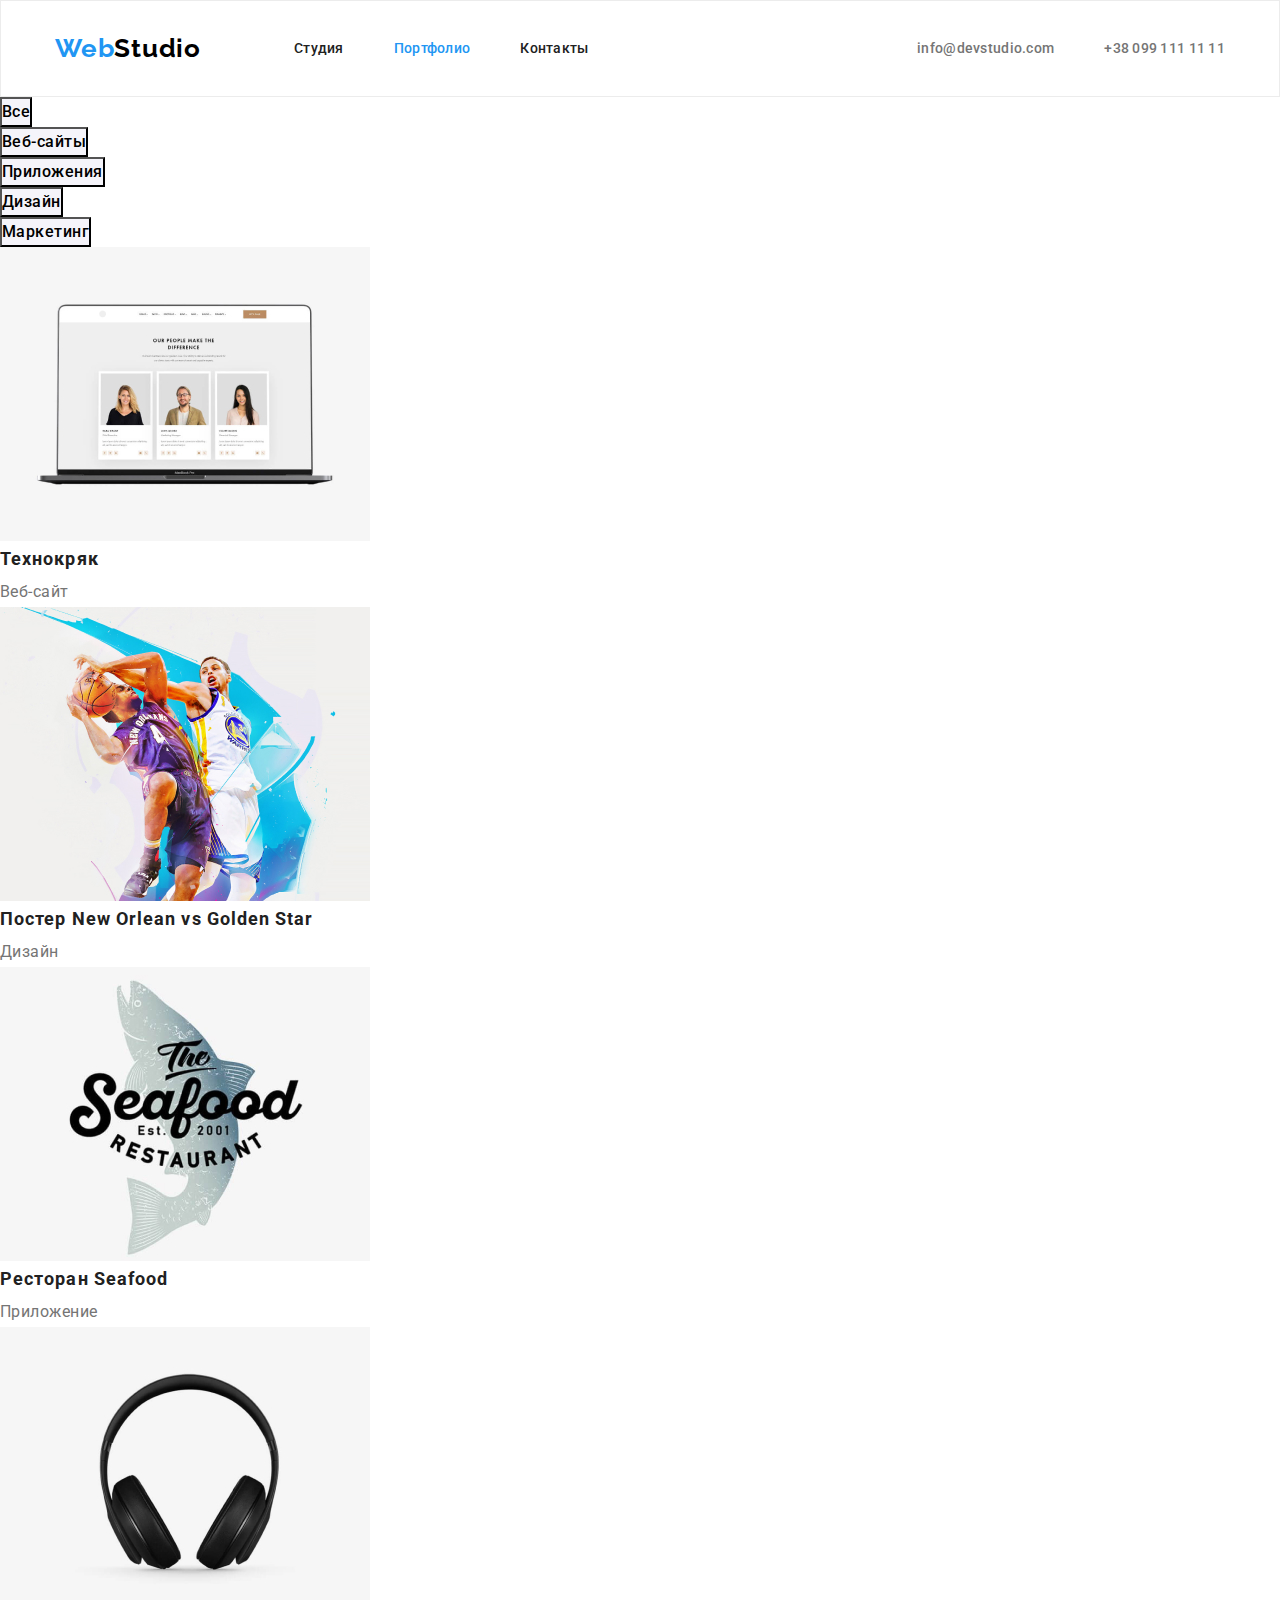
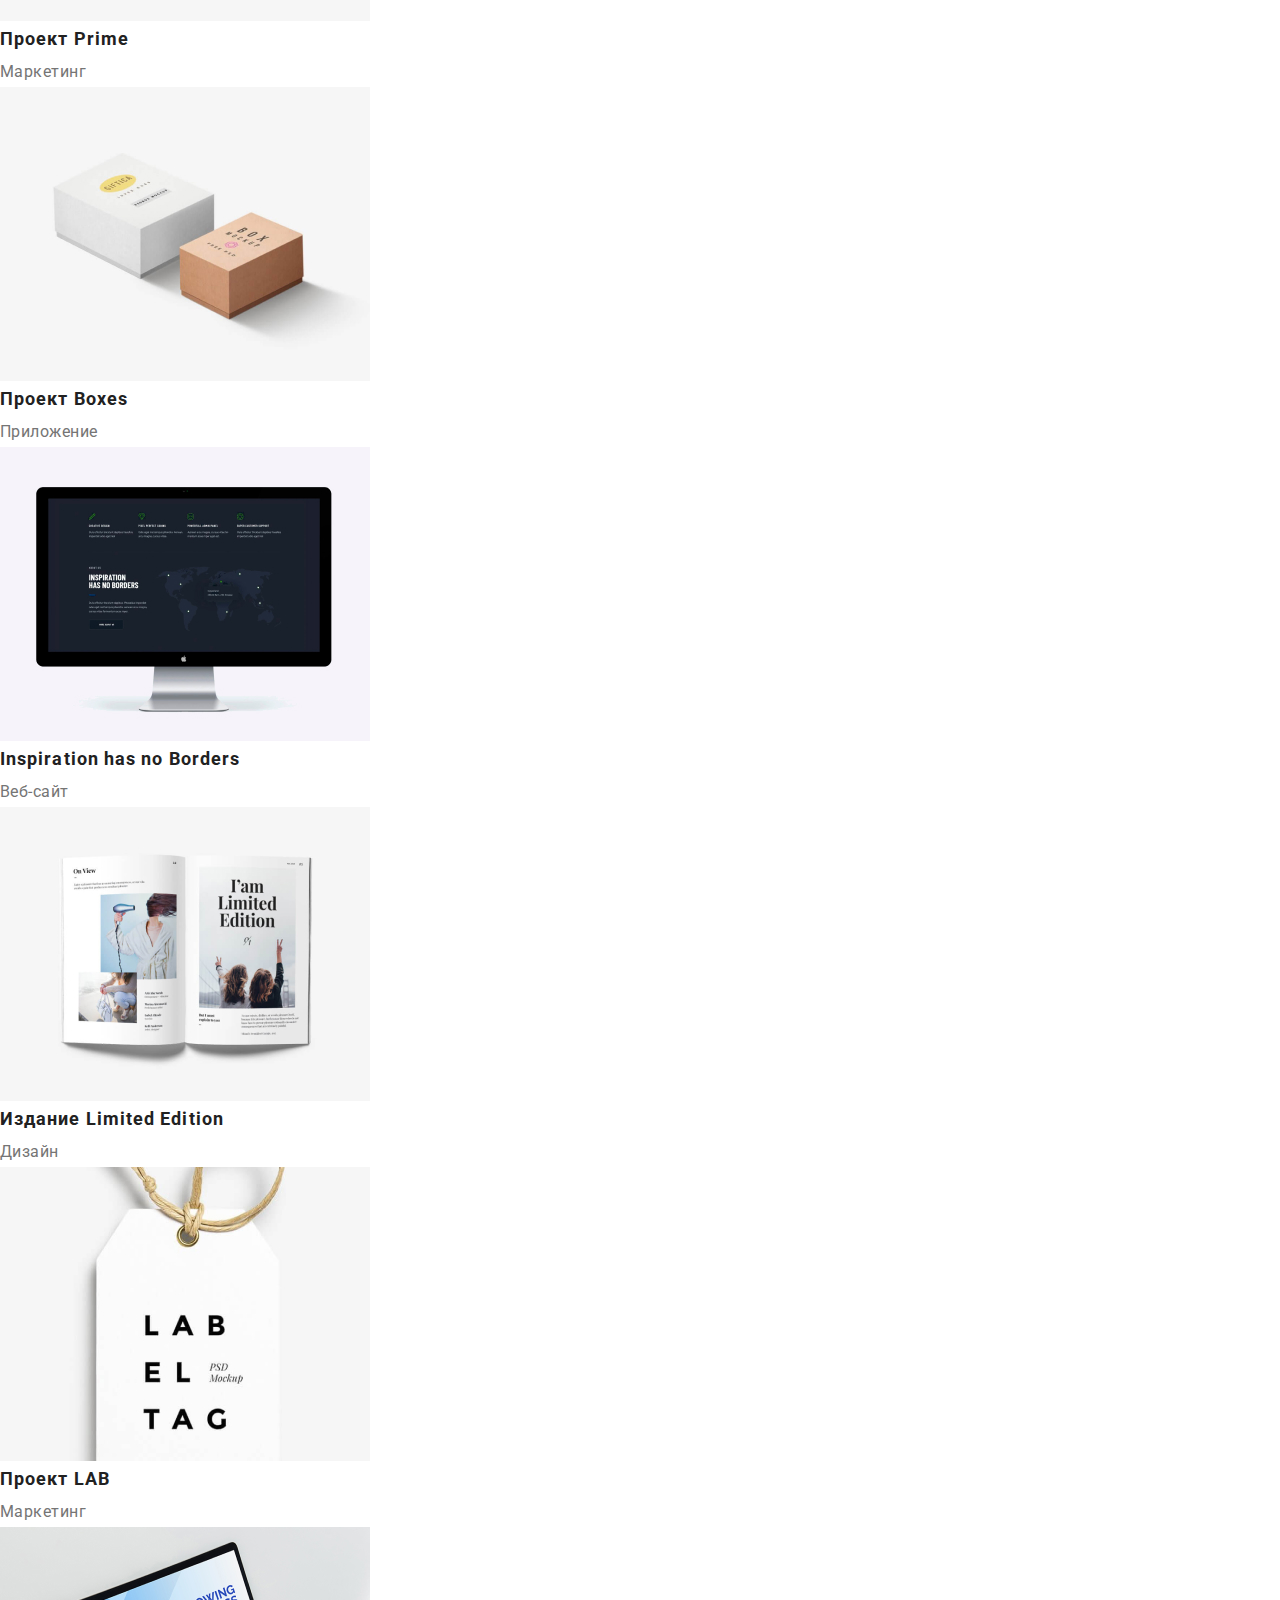
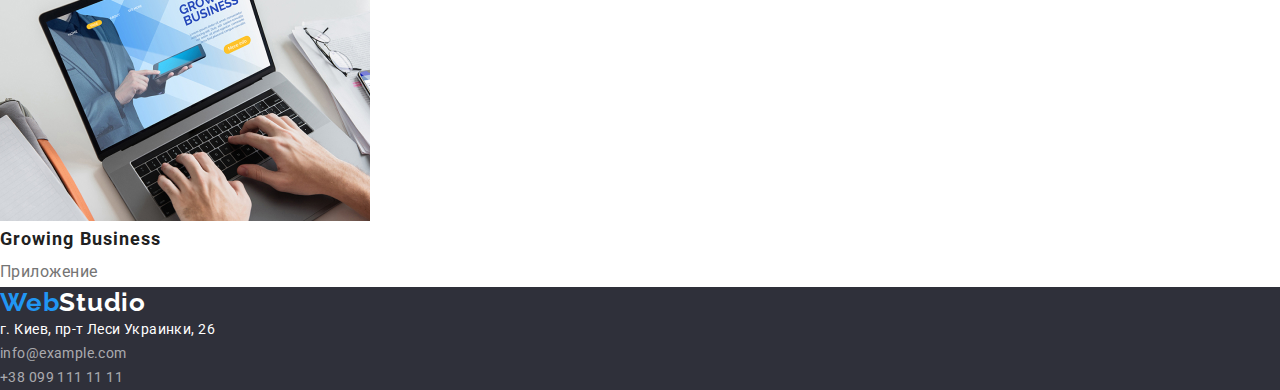
==== portfolio.html @ 3d3d30d7 "стили для геометрии контента шапки страниц" ====
<!DOCTYPE html>
<html lang="ru">
  <head>
    <meta charset="UTF-8" />
    <meta name="viewport" content="width=device-width, initial-scale=1.0" />
    <title>Портфолио</title>
    <link
      rel="stylesheet"
      href="https://cdnjs.cloudflare.com/ajax/libs/modern-normalize/1.0.0/modern-normalize.css"
    />
    <link
      href="https://fonts.googleapis.com/css2?family=Raleway:wght@700&family=Roboto:wght@400;500;700;900&display=swap"
      rel="stylesheet"
    />
    <link rel="stylesheet" href="./css/styles.css" />
  </head>

  <body>
    <!--Шапка-->
    <header class="header">
      <div class="conteiner">
        <nav class="navigation">
          <a
            href="./index.html"
            class="site-logo link"
            aria-label="логотип веб-студии"
          >
            <p class="logo" lang="en">
              Web<span class="logo-half">Studio</span>
            </p>
          </a>
          <ul class="site-nav list">
            <li class="site-nav-item">
              <a class="site-nav-link link" href="./index.html">Студия</a>
            </li>
            <li class="site-nav-item">
              <a class="site-nav-link link current" href="./portfolio.html"
                >Портфолио</a
              >
            </li>
            <li class="site-nav-item">
              <a class="site-nav-link link" href="">Контакты</a>
            </li>
          </ul>
        </nav>
        <address class="address">
          <ul class="contacts-list list">
            <li class="contacts-list-item">
              <a
                class="contacts-list-link link"
                href="mailto:info@devstudio.com"
                >info@devstudio.com</a
              >
            </li>
            <li class="contacts-list-item">
              <a class="contacts-list-link link" href="tel:+380991111111"
                >+38 099 111 11 11</a
              >
            </li>
          </ul>
        </address>
      </div>
    </header>
    <main>
      <!--Примеры работ-->
      <section class="portfolio">
        <h1 class="portfolio title" hidden>Примеры работ</h1>
        <ul class="portfolio-buttons list">
          <li>
            <button class="portfolio-selection-btn" type="button">Все</button>
          </li>
          <li>
            <button class="portfolio-selection-btn" type="button">
              Веб-сайты
            </button>
          </li>
          <li>
            <button class="portfolio-selection-btn" type="button">
              Приложения
            </button>
          </li>
          <li>
            <button class="portfolio-selection-btn" type="button">
              Дизайн
            </button>
          </li>
          <li>
            <button class="portfolio-selection-btn" type="button">
              Маркетинг
            </button>
          </li>
        </ul>
        <ul class="portfolio-list list">
          <li class="portfolio-item">
            <a class="link" href="">
              <img
                src="./images/portfolio/technocriack.jpg"
                alt="страница сайта на мониторе ноутбука"
                width="370"
                height="294"
              />
              <h2 class="portfolio-item-title title">Технокряк</h2>
              <p class="portfolio-item-desc">Веб-сайт</p>
            </a>
          </li>
          <li class="portfolio-item">
            <a class="link" href="">
              <img
                src="./images/portfolio/poster.jpg"
                alt="баскетболиста с мячом пытается блокировать соперник"
                width="370"
                height="294"
              />
              <h2 class="portfolio-item-title title">
                Постер <span lang="en">New Orlean vs Golden Star</span>
              </h2>
              <p class="portfolio-item-desc">Дизайн</p>
            </a>
          </li>
          <li class="portfolio-item">
            <a class="link" href="">
              <img
                src="./images/portfolio/seafood.jpg"
                alt="логотип ресторана"
                width="370"
                height="294"
              />
              <h2 class="portfolio-item-title title">
                Ресторан <span lang="en">Seafood</span>
              </h2>
              <p class="portfolio-item-desc">Приложение</p>
            </a>
          </li>
          <li class="portfolio-item">
            <a class="link" href="">
              <img
                src="./images/portfolio/headphones.jpg"
                alt="наушники"
                width="370"
                height="294"
              />
              <h2 class="portfolio-item-title title">
                Проект <span lang="en">Prime</span>
              </h2>
              <p class="portfolio-item-desc">Маркетинг</p>
            </a>
          </li>
          <li class="portfolio-item">
            <a class="link" href="">
              <img
                src="./images/portfolio/boxes.jpg"
                alt="две коробки"
                width="370"
                height="294"
              />
              <h2 class="portfolio-item-title title">
                Проект <span lang="en">Boxes</span>
              </h2>
              <p class="portfolio-item-desc">Приложение</p>
            </a>
          </li>
          <li class="portfolio-item">
            <a class="link" href="">
              <img
                src="./images/portfolio/monitor.jpg"
                alt="страница сайта на мониторе"
                width="370"
                height="294"
              />
              <h2 class="portfolio-item-title title" lang="en">
                Inspiration has no Borders
              </h2>
              <p class="portfolio-item-desc">Веб-сайт</p>
            </a>
          </li>
          <li class="portfolio-item">
            <a class="link" href="">
              <img
                src="./images/portfolio/magazine.jpg"
                alt="журнал раскрыт на статье"
                width="370"
                height="294"
              />
              <h2 class="portfolio-item-title title">
                Издание <span lang="en">Limited Edition</span>
              </h2>
              <p class="portfolio-item-desc">Дизайн</p>
            </a>
          </li>
          <li class="portfolio-item">
            <a class="link" href="">
              <img
                src="./images/portfolio/label.jpg"
                alt="товарный ярлык"
                width="370"
                height="294"
              />
              <h2 class="portfolio-item-title title">
                Проект <span lang="en">LAB</span>
              </h2>
              <p class="portfolio-item-desc">Маркетинг</p>
            </a>
          </li>
          <li class="portfolio-item">
            <a class="link" href="">
              <img
                src="./images/portfolio/laptop.jpg"
                alt="человек работает за ноутбуком"
                width="370"
                height="294"
              />
              <h2 class="portfolio-item-title title" lang="en">
                Growing Business
              </h2>
              <p class="portfolio-item-desc">Приложение</p>
            </a>
          </li>
        </ul>
      </section>
    </main>
    <!--Подвал-->
    <footer class="footer">
      <a
        href="./index.html"
        class="footer-logo link"
        aria-label="логотип веб-студии"
      >
        <p class="logo" lang="en">Web<span class="logo-var">Studio</span></p>
      </a>
      <address class="address">
        <ul class="footer-list list">
          <li class="footer-list-item">
            <a
              class="footer-list-link link"
              href="https://goo.gl/maps/6B7yDmjmFDrhYiot9"
              >г. Киев, пр-т Леси Украинки, 26</a
            >
          </li>
          <li class="footer-list-item">
            <a
              class="footer-list-link-contact link"
              href="mailto:info@example.com"
              >info@example.com</a
            >
          </li>
          <li class="footer-list-item">
            <a class="footer-list-link-contact link" href="tel:+380991111111"
              >+38 099 111 11 11</a
            >
          </li>
        </ul>
      </address>
    </footer>
  </body>
</html>
---- css/styles.css ----
/*основной цвет текста #757575;*/
/*вторичный цвет текста #212121;*/
/*акцент (логотип, hover nav, e-mail, button(background)): #2196F3;*/
/*Наша команда(background) и button (основной цвет background) в portfolio.html #F5F4FA;*/
/*логотип второй цвет #000000;*/
/*герой background, футер background: #2F303A;*/
/*e-mail и телефон в футере: rgba(255, 255, 255, 0.6);*/
/*белый h1,button #FFFFFF;*/
:root {
  --primary-text-color: #757575;
  --title-text-color: #212121;
  --accent-color: #2196f3;
  --team-color: #f5f4fa;
  --background-color: #2f303a;
  --contacts-color: rgba(255, 255, 255, 0.6);
  --light-color: #ffffff;
  --logo-color: #000000;
  --line-color: #ececec;
}

*,
*::before,
*::after {
  padding: 0;
  margin: 0;
}

body {
  font-family: "Roboto", sans-serif;
  font-style: normal;
  color: var(--primary-text-color);
  background: var(--light-color);
}

.list {
  list-style: none;
}

.link {
  text-decoration: none;
}

.conteiner {
  width: 1200px;
  padding: 0 15px;
  margin: 0 auto;
}

img {
  display: block;
}

.address {
  font-style: normal;
}

.header {
  padding: 32px 0;
  border: 1px solid var(--line-color);
}

.header .conteiner {
  display: flex;
  align-items: center;
}

.header .address {
  margin-left: auto;
}

.navigation {
  display: flex;
  align-items: center;
}

.site-nav {
  display: flex;
}

.site-nav-item:not(:last-child) {
  margin-right: 50px;
}

.contacts-list {
  display: flex;
}

.contacts-list-item:first-child {
  margin-right: 50px;
}

.logo {
  color: var(--accent-color);
  font-family: Raleway;
  font-weight: bold;
  font-size: 26px;
  line-height: 1.192;
  letter-spacing: 0.03em;
  margin-right: 93px;
}

.logo-half {
  color: var(--logo-color);
}

.site-nav-link {
  color: var(--title-text-color);
  font-weight: 500;
  font-size: 14px;
  line-height: 1.143;
  letter-spacing: 0.02em;
}

.site-nav-link:hover,
.site-nav-link:focus {
  color: var(--accent-color);
}

.current {
  color: var(--accent-color);
}

.contacts-list-link {
  color: var(--primary-text-color);
  font-weight: 500;
  font-size: 14px;
  line-height: 1.143;
  letter-spacing: 0.02em;
}

.contacts-list-link:hover {
  color: var(--accent-color);
}

.hero {
  background-color: var(--background-color);
  width: 1600px;
  height: 600px;
}

.hero .conteiner {
  display: flex;
}

.hero-title {
  color: var(--light-color);
  font-weight: 900;
  font-size: 44px;
  line-height: 1.364;
  text-align: center;
  letter-spacing: 0.06em;
  text-transform: uppercase;
}

.button {
  color: var(--light-color);
  background-color: var(--accent-color);
  font-family: Roboto;
  font-style: normal;
  font-weight: bold;
  font-size: 16px;
  line-height: 1.875;
  letter-spacing: 0.06em;
  width: 200px;
  height: 50px;
  box-shadow: 0px 4px 4px rgba(0, 0, 0, 0.15);
  border-radius: 4px;
}

.title {
  color: var(--title-text-color);
}

.advantages-list-title {
  font-weight: bold;
  font-size: 14px;
  line-height: 1.143;
  letter-spacing: 0.03em;
  text-transform: uppercase;
}

.advantages-list-item {
  font-weight: normal;
  font-size: 14px;
  line-height: 1.714;
  letter-spacing: 0.03em;
}

.works-section-title,
.team-section-title {
  font-weight: bold;
  font-size: 36px;
  line-height: 1.167;
  text-align: center;
  letter-spacing: 0.03em;
}

.team-list-title {
  font-weight: 500;
  font-size: 16px;
  line-height: 1.187;
  text-align: center;
  letter-spacing: 0.03em;
}

.team-list-job {
  font-weight: normal;
  font-size: 16px;
  line-height: 1.187;
  text-align: center;
  letter-spacing: 0.03em;
}

.team-section {
  background-color: var(--team-color);
}

.portfolio-selection-btn {
  background-color: var(--team-color);
  font-weight: 500;
  font-size: 16px;
  line-height: 1.625;
  text-align: center;
  letter-spacing: 0.03em;
}

.portfolio-selection-btn:hover {
  color: var(--light-color);
  background-color: var(--accent-color);
}

.portfolio-item-title {
  font-weight: bold;
  font-size: 18px;
  line-height: 2;
  letter-spacing: 0.06em;
}

.portfolio-item-desc {
  color: var(--primary-text-color);
  font-weight: normal;
  font-size: 16px;
  line-height: 1.875;
  letter-spacing: 0.03em;
}

.footer {
  background-color: var(--background-color);
}

.logo-var {
  color: var(--light-color);
}

.footer-list-link {
  color: var(--light-color);
  font-weight: normal;
  font-size: 14px;
  line-height: 1.714;
  letter-spacing: 0.03em;
}

.footer-list-link-contact {
  color: var(--contacts-color);
  font-weight: normal;
  font-size: 14px;
  line-height: 1.714;
  letter-spacing: 0.03em;
}
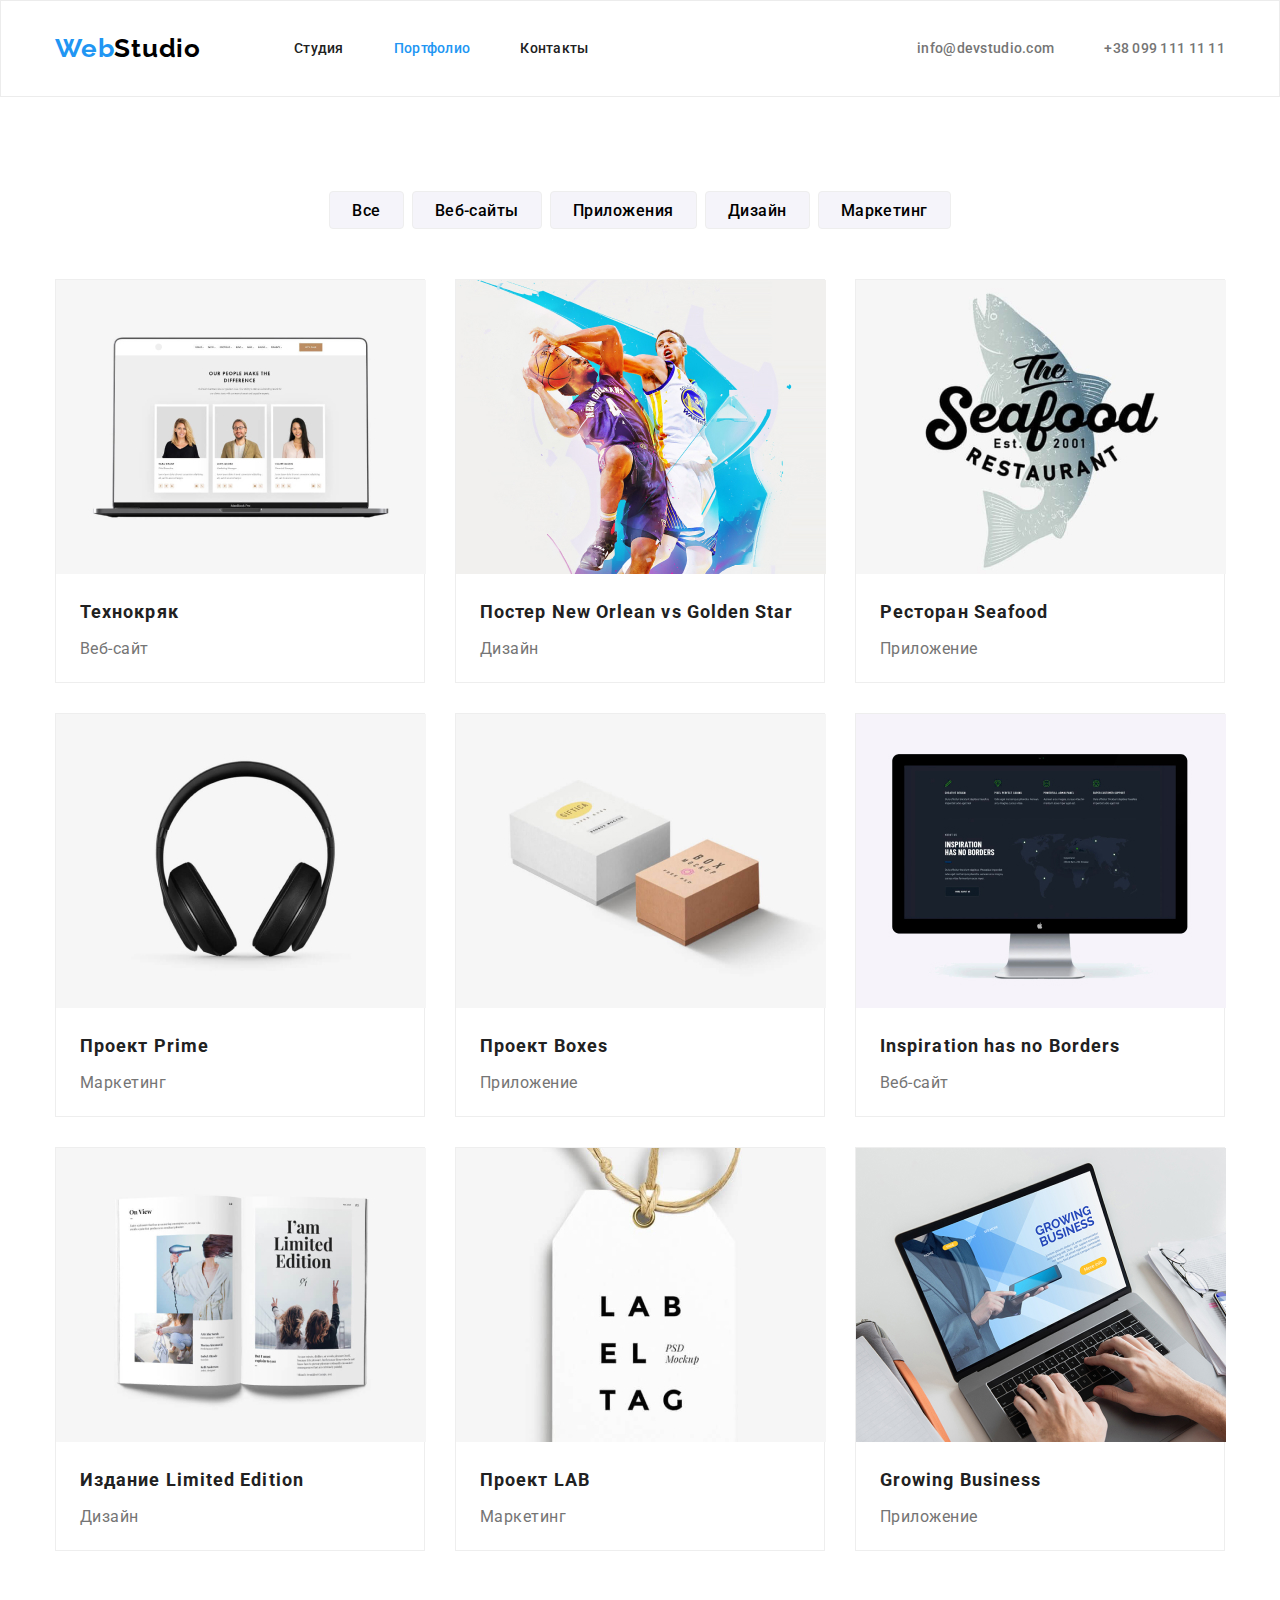
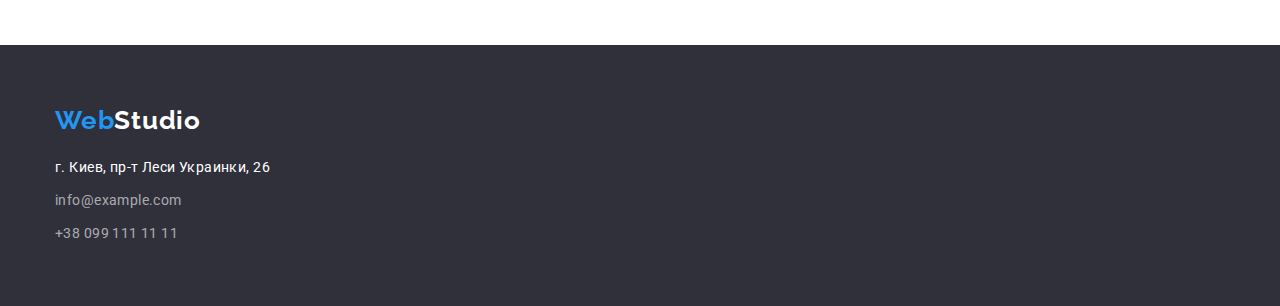
==== commit a2696a23: "Добавляет стили позиционирования контента страниц" ====
--- a/portfolio.html
+++ b/portfolio.html
@@ -64,192 +64,214 @@
     <main>
       <!--Примеры работ-->
       <section class="portfolio">
-        <h1 class="portfolio title" hidden>Примеры работ</h1>
-        <ul class="portfolio-buttons list">
-          <li>
-            <button class="portfolio-selection-btn" type="button">Все</button>
-          </li>
-          <li>
-            <button class="portfolio-selection-btn" type="button">
-              Веб-сайты
-            </button>
-          </li>
-          <li>
-            <button class="portfolio-selection-btn" type="button">
-              Приложения
-            </button>
-          </li>
-          <li>
-            <button class="portfolio-selection-btn" type="button">
-              Дизайн
-            </button>
-          </li>
-          <li>
-            <button class="portfolio-selection-btn" type="button">
-              Маркетинг
-            </button>
-          </li>
-        </ul>
-        <ul class="portfolio-list list">
-          <li class="portfolio-item">
-            <a class="link" href="">
-              <img
-                src="./images/portfolio/technocriack.jpg"
-                alt="страница сайта на мониторе ноутбука"
-                width="370"
-                height="294"
-              />
-              <h2 class="portfolio-item-title title">Технокряк</h2>
-              <p class="portfolio-item-desc">Веб-сайт</p>
-            </a>
-          </li>
-          <li class="portfolio-item">
-            <a class="link" href="">
-              <img
-                src="./images/portfolio/poster.jpg"
-                alt="баскетболиста с мячом пытается блокировать соперник"
-                width="370"
-                height="294"
-              />
-              <h2 class="portfolio-item-title title">
-                Постер <span lang="en">New Orlean vs Golden Star</span>
-              </h2>
-              <p class="portfolio-item-desc">Дизайн</p>
-            </a>
-          </li>
-          <li class="portfolio-item">
-            <a class="link" href="">
-              <img
-                src="./images/portfolio/seafood.jpg"
-                alt="логотип ресторана"
-                width="370"
-                height="294"
-              />
-              <h2 class="portfolio-item-title title">
-                Ресторан <span lang="en">Seafood</span>
-              </h2>
-              <p class="portfolio-item-desc">Приложение</p>
-            </a>
-          </li>
-          <li class="portfolio-item">
-            <a class="link" href="">
-              <img
-                src="./images/portfolio/headphones.jpg"
-                alt="наушники"
-                width="370"
-                height="294"
-              />
-              <h2 class="portfolio-item-title title">
-                Проект <span lang="en">Prime</span>
-              </h2>
-              <p class="portfolio-item-desc">Маркетинг</p>
-            </a>
-          </li>
-          <li class="portfolio-item">
-            <a class="link" href="">
-              <img
-                src="./images/portfolio/boxes.jpg"
-                alt="две коробки"
-                width="370"
-                height="294"
-              />
-              <h2 class="portfolio-item-title title">
-                Проект <span lang="en">Boxes</span>
-              </h2>
-              <p class="portfolio-item-desc">Приложение</p>
-            </a>
-          </li>
-          <li class="portfolio-item">
-            <a class="link" href="">
-              <img
-                src="./images/portfolio/monitor.jpg"
-                alt="страница сайта на мониторе"
-                width="370"
-                height="294"
-              />
-              <h2 class="portfolio-item-title title" lang="en">
-                Inspiration has no Borders
-              </h2>
-              <p class="portfolio-item-desc">Веб-сайт</p>
-            </a>
-          </li>
-          <li class="portfolio-item">
-            <a class="link" href="">
-              <img
-                src="./images/portfolio/magazine.jpg"
-                alt="журнал раскрыт на статье"
-                width="370"
-                height="294"
-              />
-              <h2 class="portfolio-item-title title">
-                Издание <span lang="en">Limited Edition</span>
-              </h2>
-              <p class="portfolio-item-desc">Дизайн</p>
-            </a>
-          </li>
-          <li class="portfolio-item">
-            <a class="link" href="">
-              <img
-                src="./images/portfolio/label.jpg"
-                alt="товарный ярлык"
-                width="370"
-                height="294"
-              />
-              <h2 class="portfolio-item-title title">
-                Проект <span lang="en">LAB</span>
-              </h2>
-              <p class="portfolio-item-desc">Маркетинг</p>
-            </a>
-          </li>
-          <li class="portfolio-item">
-            <a class="link" href="">
-              <img
-                src="./images/portfolio/laptop.jpg"
-                alt="человек работает за ноутбуком"
-                width="370"
-                height="294"
-              />
-              <h2 class="portfolio-item-title title" lang="en">
-                Growing Business
-              </h2>
-              <p class="portfolio-item-desc">Приложение</p>
-            </a>
-          </li>
-        </ul>
+        <div class="conteiner">
+          <h1 class="portfolio title" hidden>Примеры работ</h1>
+          <ul class="portfolio-buttons list">
+            <li class="portfolio-btn">
+              <button class="portfolio-selection-btn" type="button">Все</button>
+            </li>
+            <li class="portfolio-btn">
+              <button class="portfolio-selection-btn" type="button">
+                Веб-сайты
+              </button>
+            </li>
+            <li class="portfolio-btn">
+              <button class="portfolio-selection-btn" type="button">
+                Приложения
+              </button>
+            </li>
+            <li class="portfolio-btn">
+              <button class="portfolio-selection-btn" type="button">
+                Дизайн
+              </button>
+            </li>
+            <li class="portfolio-btn">
+              <button class="portfolio-selection-btn" type="button">
+                Маркетинг
+              </button>
+            </li>
+          </ul>
+          <ul class="portfolio-list list">
+            <li class="portfolio-item">
+              <a class="link" href="">
+                <img
+                  src="./images/portfolio/technocriack.jpg"
+                  alt="страница сайта на мониторе ноутбука"
+                  width="370"
+                  height="294"
+                />
+                <div class="portfolio-item-box">
+                  <h2 class="portfolio-item-title title">Технокряк</h2>
+                  <p class="portfolio-item-desc">Веб-сайт</p>
+                </div>
+              </a>
+            </li>
+            <li class="portfolio-item">
+              <a class="link" href="">
+                <img
+                  src="./images/portfolio/poster.jpg"
+                  alt="баскетболиста с мячом пытается блокировать соперник"
+                  width="370"
+                  height="294"
+                />
+                <div class="portfolio-item-box">
+                  <h2 class="portfolio-item-title title">
+                    Постер <span lang="en">New Orlean vs Golden Star</span>
+                  </h2>
+                  <p class="portfolio-item-desc">Дизайн</p>
+                </div>
+              </a>
+            </li>
+            <li class="portfolio-item">
+              <a class="link" href="">
+                <img
+                  src="./images/portfolio/seafood.jpg"
+                  alt="логотип ресторана"
+                  width="370"
+                  height="294"
+                />
+                <div class="portfolio-item-box">
+                  <h2 class="portfolio-item-title title">
+                    Ресторан <span lang="en">Seafood</span>
+                  </h2>
+                  <p class="portfolio-item-desc">Приложение</p>
+                </div>
+              </a>
+            </li>
+            <li class="portfolio-item">
+              <a class="link" href="">
+                <img
+                  src="./images/portfolio/headphones.jpg"
+                  alt="наушники"
+                  width="370"
+                  height="294"
+                />
+                <div class="portfolio-item-box">
+                  <h2 class="portfolio-item-title title">
+                    Проект <span lang="en">Prime</span>
+                  </h2>
+                  <p class="portfolio-item-desc">Маркетинг</p>
+                </div>
+              </a>
+            </li>
+            <li class="portfolio-item">
+              <a class="link" href="">
+                <img
+                  src="./images/portfolio/boxes.jpg"
+                  alt="две коробки"
+                  width="370"
+                  height="294"
+                />
+                <div class="portfolio-item-box">
+                  <h2 class="portfolio-item-title title">
+                    Проект <span lang="en">Boxes</span>
+                  </h2>
+                  <p class="portfolio-item-desc">Приложение</p>
+                </div>
+              </a>
+            </li>
+            <li class="portfolio-item">
+              <a class="link" href="">
+                <img
+                  src="./images/portfolio/monitor.jpg"
+                  alt="страница сайта на мониторе"
+                  width="370"
+                  height="294"
+                />
+                <div class="portfolio-item-box">
+                  <h2 class="portfolio-item-title title" lang="en">
+                    Inspiration has no Borders
+                  </h2>
+                  <p class="portfolio-item-desc">Веб-сайт</p>
+                </div>
+              </a>
+            </li>
+            <li class="portfolio-item">
+              <a class="link" href="">
+                <img
+                  src="./images/portfolio/magazine.jpg"
+                  alt="журнал раскрыт на статье"
+                  width="370"
+                  height="294"
+                />
+                <div class="portfolio-item-box">
+                  <h2 class="portfolio-item-title title">
+                    Издание <span lang="en">Limited Edition</span>
+                  </h2>
+                  <p class="portfolio-item-desc">Дизайн</p>
+                </div>
+              </a>
+            </li>
+            <li class="portfolio-item">
+              <a class="link" href="">
+                <img
+                  src="./images/portfolio/label.jpg"
+                  alt="товарный ярлык"
+                  width="370"
+                  height="294"
+                />
+                <div class="portfolio-item-box">
+                  <h2 class="portfolio-item-title title">
+                    Проект <span lang="en">LAB</span>
+                  </h2>
+                  <p class="portfolio-item-desc">Маркетинг</p>
+                </div>
+              </a>
+            </li>
+            <li class="portfolio-item">
+              <a class="link" href="">
+                <img
+                  src="./images/portfolio/laptop.jpg"
+                  alt="человек работает за ноутбуком"
+                  width="370"
+                  height="294"
+                />
+                <div class="portfolio-item-box">
+                  <h2 class="portfolio-item-title title" lang="en">
+                    Growing Business
+                  </h2>
+                  <p class="portfolio-item-desc">Приложение</p>
+                </div>
+              </a>
+            </li>
+          </ul>
+        </div>
       </section>
     </main>
     <!--Подвал-->
     <footer class="footer">
-      <a
-        href="./index.html"
-        class="footer-logo link"
-        aria-label="логотип веб-студии"
-      >
-        <p class="logo" lang="en">Web<span class="logo-var">Studio</span></p>
-      </a>
-      <address class="address">
-        <ul class="footer-list list">
-          <li class="footer-list-item">
-            <a
-              class="footer-list-link link"
-              href="https://goo.gl/maps/6B7yDmjmFDrhYiot9"
-              >г. Киев, пр-т Леси Украинки, 26</a
-            >
-          </li>
-          <li class="footer-list-item">
-            <a
-              class="footer-list-link-contact link"
-              href="mailto:info@example.com"
-              >info@example.com</a
-            >
-          </li>
-          <li class="footer-list-item">
-            <a class="footer-list-link-contact link" href="tel:+380991111111"
-              >+38 099 111 11 11</a
-            >
-          </li>
-        </ul>
-      </address>
+      <div class="conteiner">
+        <a
+          href="./index.html"
+          class="footer-logo link"
+          aria-label="логотип веб-студии"
+        >
+          <p class="logo" lang="en">Web<span class="logo-var">Studio</span></p>
+        </a>
+        <address class="address">
+          <ul class="footer-list list">
+            <li class="footer-list-item">
+              <a
+                class="footer-list-link link"
+                href="https://goo.gl/maps/6B7yDmjmFDrhYiot9"
+                >г. Киев, пр-т Леси Украинки, 26</a
+              >
+            </li>
+            <li class="footer-list-item">
+              <a
+                class="footer-list-link-contact link"
+                href="mailto:info@example.com"
+                >info@example.com</a
+              >
+            </li>
+            <li class="footer-list-item">
+              <a class="footer-list-link-contact link" href="tel:+380991111111"
+                >+38 099 111 11 11</a
+              >
+            </li>
+          </ul>
+        </address>
+      </div>
     </footer>
   </body>
 </html>
--- a/css/styles.css
+++ b/css/styles.css
@@ -128,18 +128,21 @@
   letter-spacing: 0.02em;
 }
 
-.contacts-list-link:hover {
+.contacts-list-link:hover,
+.contacts-list-link:focus {
   color: var(--accent-color);
 }
 
 .hero {
   background-color: var(--background-color);
-  width: 1600px;
+}
+
+.hero .conteiner {
+  display: flex;
+  flex-direction: column;
+  align-items: center;
+  justify-content: center;
   height: 600px;
-}
-
-.hero .conteiner {
-  display: flex;
 }
 
 .hero-title {
@@ -150,6 +153,7 @@
   text-align: center;
   letter-spacing: 0.06em;
   text-transform: uppercase;
+  margin-bottom: 30px;
 }
 
 .button {
@@ -171,12 +175,25 @@
   color: var(--title-text-color);
 }
 
+.advantages {
+  display: flex;
+  flex-wrap: wrap;
+  padding-top: 87px;
+}
 .advantages-list-title {
   font-weight: bold;
   font-size: 14px;
   line-height: 1.143;
   letter-spacing: 0.03em;
   text-transform: uppercase;
+  padding-bottom: 10px;
+}
+
+.advantages-item {
+  width: 270px;
+}
+.advantages-item:not(:last-child) {
+  margin-right: 30px;
 }
 
 .advantages-list-item {
@@ -193,14 +210,44 @@
   line-height: 1.167;
   text-align: center;
   letter-spacing: 0.03em;
-}
-
+  margin-bottom: 50px;
+  padding-top: 94px;
+}
+
+.works {
+  display: flex;
+  flex-wrap: wrap;
+  padding-bottom: 102px;
+}
+
+.works-list-item:not(:last-child) {
+  margin-right: 30px;
+}
+
+.team {
+  display: flex;
+  flex-wrap: wrap;
+  padding-bottom: 94px;
+}
+.team-list-item {
+  width: 270px;
+  height: 368px;
+  background: var(--light-color);
+  box-shadow: 0px 1px 3px rgba(0, 0, 0, 0.12), 0px 1px 1px rgba(0, 0, 0, 0.14),
+    0px 2px 1px rgba(0, 0, 0, 0.2);
+  border-radius: 0px 0px 4px 4px;
+}
+.team-list-item:not(:last-child) {
+  margin-right: 30px;
+}
 .team-list-title {
   font-weight: 500;
   font-size: 16px;
   line-height: 1.187;
   text-align: center;
   letter-spacing: 0.03em;
+  padding-top: 30px;
+  padding-bottom: 10px;
 }
 
 .team-list-job {
@@ -209,6 +256,7 @@
   line-height: 1.187;
   text-align: center;
   letter-spacing: 0.03em;
+  padding-bottom: 30px;
 }
 
 .team-section {
@@ -222,18 +270,64 @@
   line-height: 1.625;
   text-align: center;
   letter-spacing: 0.03em;
-}
-
-.portfolio-selection-btn:hover {
+  padding: 6px 22px;
+  height: 38px;
+  border: 1px solid #eeeeee;
+  box-sizing: border-box;
+  border-radius: 4px;
+}
+
+.portfolio-selection-btn:hover,
+.portfolio-selection-btn:focus {
   color: var(--light-color);
   background-color: var(--accent-color);
-}
-
+  border: 1px solid #eeeeee;
+  box-sizing: border-box;
+  box-shadow: 0px 3px 1px rgba(0, 0, 0, 0.1), 0px 1px 2px rgba(0, 0, 0, 0.08),
+    0px 2px 2px rgba(0, 0, 0, 0.12);
+  border-radius: 4px;
+}
+
+.portfolio-btn:not(:last-child) {
+  margin-right: 8px;
+}
+
+.portfolio-buttons {
+  display: flex;
+  justify-content: center;
+  margin-top: 94px;
+  margin-bottom: 50px;
+}
+
+.portfolio-list {
+  display: flex;
+  flex-wrap: wrap;
+  margin-bottom: 94px;
+}
+
+.portfolio-item {
+  width: 370px;
+  height: 404px;
+  background: #ffffff;
+  border: 1px solid #eeeeee;
+  box-sizing: border-box;
+  margin-bottom: 30px;
+}
+.portfolio-item:not(:nth-child(3n)) {
+  margin-right: 30px;
+}
+.portfolio-item:nth-last-child(-n + 3) {
+  margin-bottom: 0px;
+}
+.portfolio-item-box {
+  margin: 20px 24px;
+}
 .portfolio-item-title {
   font-weight: bold;
   font-size: 18px;
   line-height: 2;
   letter-spacing: 0.06em;
+  margin-bottom: 4px;
 }
 
 .portfolio-item-desc {
@@ -246,12 +340,19 @@
 
 .footer {
   background-color: var(--background-color);
-}
-
+  padding-top: 60px;
+  padding-bottom: 60px;
+}
+.footer .logo {
+  margin-bottom: 20px;
+}
 .logo-var {
   color: var(--light-color);
 }
 
+.footer-list-item:not(:last-child) {
+  margin-bottom: 9px;
+}
 .footer-list-link {
   color: var(--light-color);
   font-weight: normal;
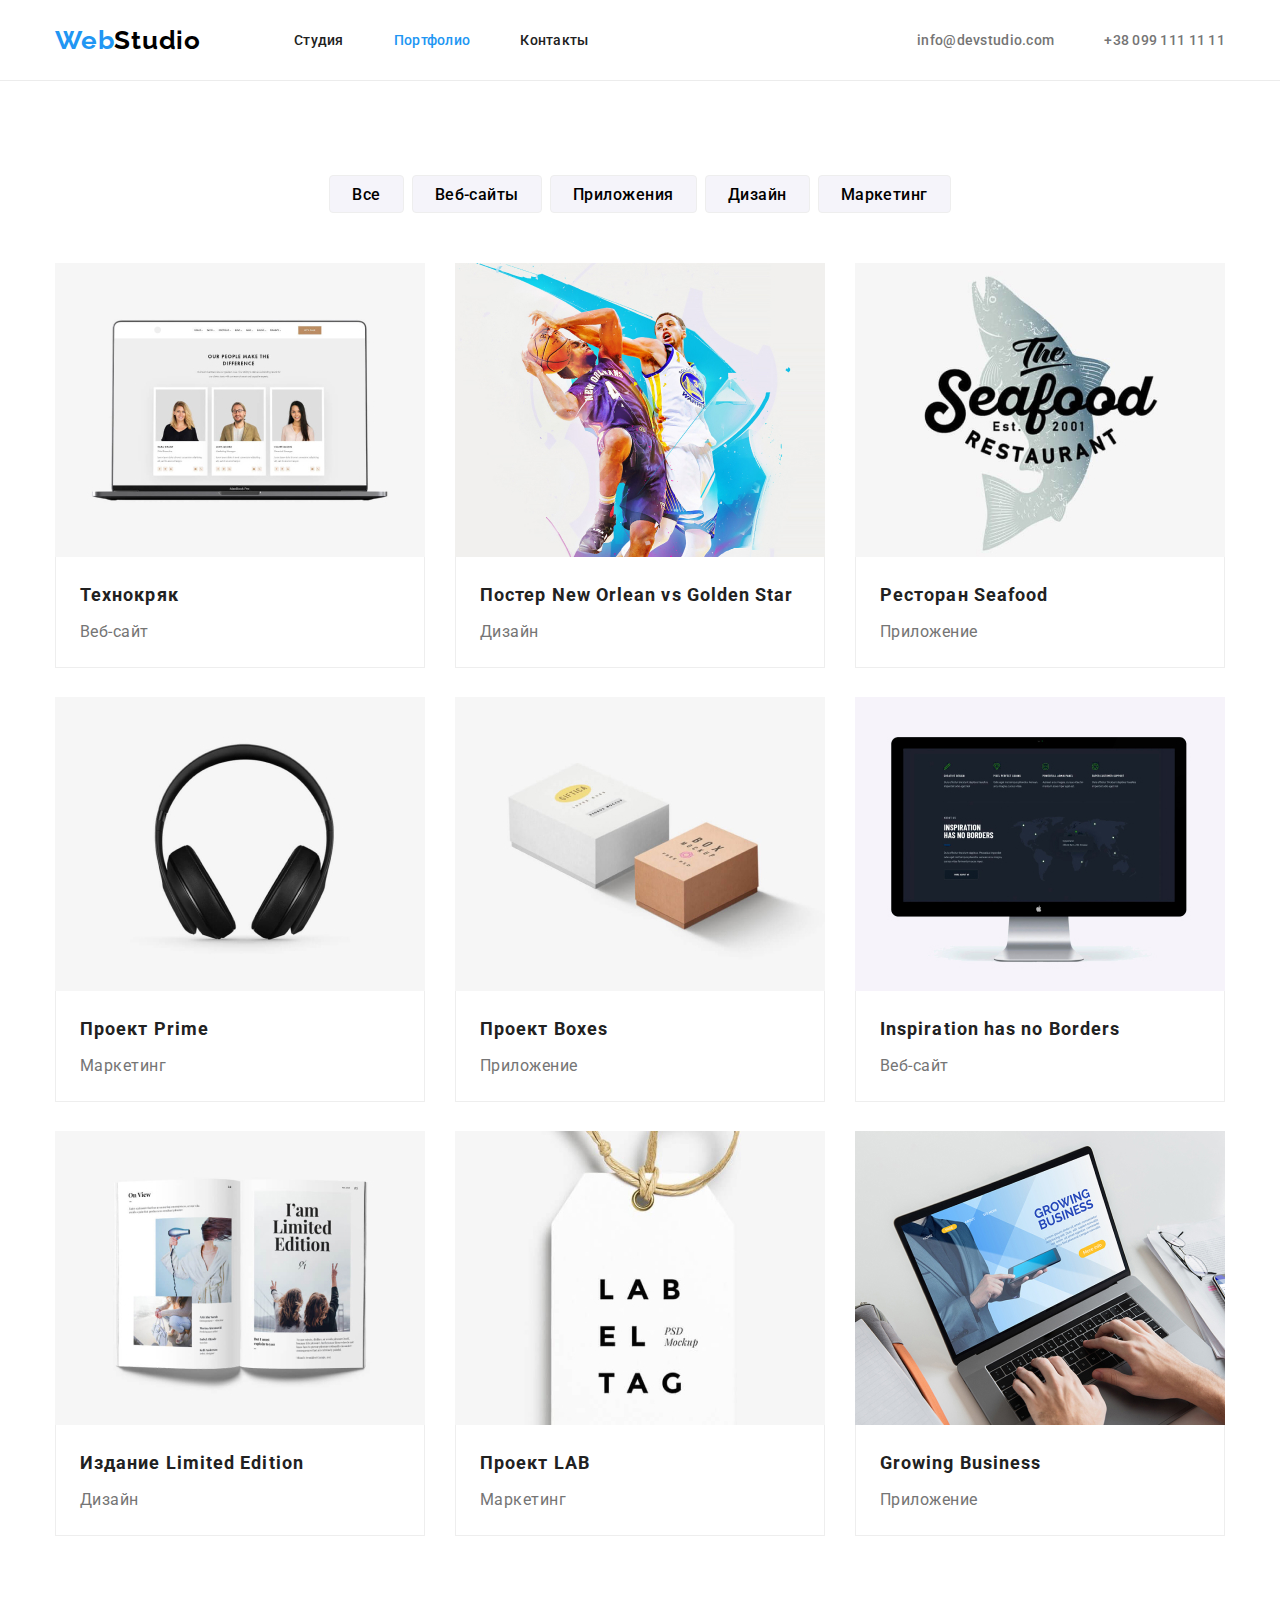
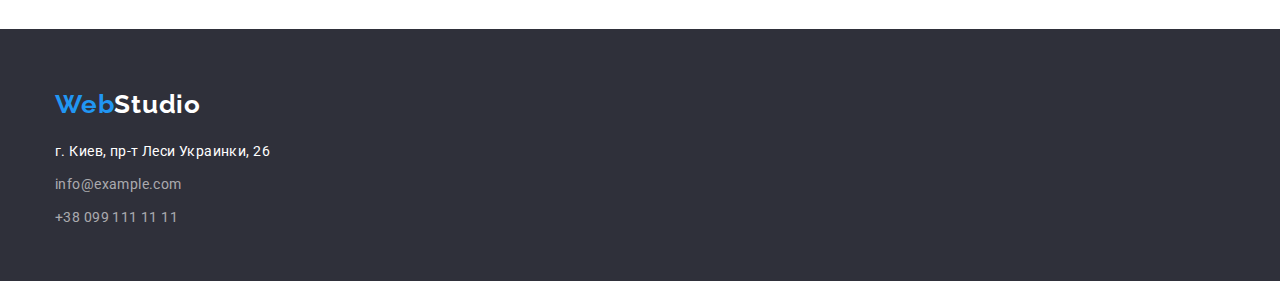
==== commit 2e2e1770: "Вносит изменения в файлы index.html, portfolio.html, styles.css" ====
--- a/portfolio.html
+++ b/portfolio.html
@@ -24,10 +24,9 @@
             href="./index.html"
             class="site-logo link"
             aria-label="логотип веб-студии"
+            lang="en"
           >
-            <p class="logo" lang="en">
-              Web<span class="logo-half">Studio</span>
-            </p>
+            Web<span class="logo-half">Studio</span>
           </a>
           <ul class="site-nav list">
             <li class="site-nav-item">
@@ -243,10 +242,10 @@
       <div class="conteiner">
         <a
           href="./index.html"
-          class="footer-logo link"
+          class="site-logo link"
           aria-label="логотип веб-студии"
-        >
-          <p class="logo" lang="en">Web<span class="logo-var">Studio</span></p>
+          lang="en"
+          >Web<span class="logo-var">Studio</span>
         </a>
         <address class="address">
           <ul class="footer-list list">
--- a/css/styles.css
+++ b/css/styles.css
@@ -55,13 +55,13 @@
 }
 
 .header {
-  padding: 32px 0;
-  border: 1px solid var(--line-color);
+  border-bottom: 1px solid var(--line-color);
 }
 
 .header .conteiner {
   display: flex;
   align-items: center;
+  height: 80px;
 }
 
 .header .address {
@@ -77,6 +77,10 @@
   display: flex;
 }
 
+.site-nav-item {
+  display: block;
+}
+
 .site-nav-item:not(:last-child) {
   margin-right: 50px;
 }
@@ -89,14 +93,14 @@
   margin-right: 50px;
 }
 
-.logo {
+.site-logo {
+  margin-right: 93px;
   color: var(--accent-color);
   font-family: Raleway;
   font-weight: bold;
   font-size: 26px;
   line-height: 1.192;
   letter-spacing: 0.03em;
-  margin-right: 93px;
 }
 
 .logo-half {
@@ -146,6 +150,8 @@
 }
 
 .hero-title {
+  width: 696px;
+  margin-bottom: 30px;
   color: var(--light-color);
   font-weight: 900;
   font-size: 44px;
@@ -153,50 +159,54 @@
   text-align: center;
   letter-spacing: 0.06em;
   text-transform: uppercase;
-  margin-bottom: 30px;
 }
 
 .button {
-  color: var(--light-color);
-  background-color: var(--accent-color);
-  font-family: Roboto;
-  font-style: normal;
-  font-weight: bold;
-  font-size: 16px;
-  line-height: 1.875;
-  letter-spacing: 0.06em;
   width: 200px;
   height: 50px;
   box-shadow: 0px 4px 4px rgba(0, 0, 0, 0.15);
   border-radius: 4px;
+  color: var(--light-color);
+  background-color: var(--accent-color);
+  font-family: Roboto;
+  font-style: normal;
+  font-weight: bold;
+  font-size: 16px;
+  line-height: 1.875;
+  letter-spacing: 0.06em;
 }
 
 .title {
   color: var(--title-text-color);
 }
 
+.advantages-section {
+  padding-top: 94px;
+  padding-bottom: 94px;
+}
 .advantages {
   display: flex;
   flex-wrap: wrap;
-  padding-top: 87px;
 }
 .advantages-list-title {
+  margin-bottom: 10px;
   font-weight: bold;
   font-size: 14px;
   line-height: 1.143;
   letter-spacing: 0.03em;
   text-transform: uppercase;
-  padding-bottom: 10px;
 }
 
 .advantages-item {
   width: 270px;
+  height: 101px;
 }
 .advantages-item:not(:last-child) {
   margin-right: 30px;
 }
 
 .advantages-list-item {
+  height: 75px;
   font-weight: normal;
   font-size: 14px;
   line-height: 1.714;
@@ -205,19 +215,21 @@
 
 .works-section-title,
 .team-section-title {
+  margin-bottom: 50px;
   font-weight: bold;
   font-size: 36px;
   line-height: 1.167;
   text-align: center;
   letter-spacing: 0.03em;
-  margin-bottom: 50px;
-  padding-top: 94px;
+}
+
+.works-section {
+  padding-bottom: 94px;
 }
 
 .works {
   display: flex;
   flex-wrap: wrap;
-  padding-bottom: 102px;
 }
 
 .works-list-item:not(:last-child) {
@@ -227,27 +239,27 @@
 .team {
   display: flex;
   flex-wrap: wrap;
-  padding-bottom: 94px;
 }
 .team-list-item {
   width: 270px;
   height: 368px;
-  background: var(--light-color);
+  padding-bottom: 30px;
   box-shadow: 0px 1px 3px rgba(0, 0, 0, 0.12), 0px 1px 1px rgba(0, 0, 0, 0.14),
     0px 2px 1px rgba(0, 0, 0, 0.2);
   border-radius: 0px 0px 4px 4px;
+  background: var(--light-color);
 }
 .team-list-item:not(:last-child) {
   margin-right: 30px;
 }
 .team-list-title {
+  margin-top: 30px;
+  margin-bottom: 10px;
   font-weight: 500;
   font-size: 16px;
   line-height: 1.187;
   text-align: center;
   letter-spacing: 0.03em;
-  padding-top: 30px;
-  padding-bottom: 10px;
 }
 
 .team-list-job {
@@ -256,36 +268,42 @@
   line-height: 1.187;
   text-align: center;
   letter-spacing: 0.03em;
-  padding-bottom: 30px;
 }
 
 .team-section {
+  height: 648px;
+  padding-top: 94px;
+  padding-bottom: 94px;
   background-color: var(--team-color);
 }
 
+.portfolio {
+  padding-top: 94px;
+  padding-bottom: 94px;
+}
 .portfolio-selection-btn {
-  background-color: var(--team-color);
-  font-weight: 500;
-  font-size: 16px;
-  line-height: 1.625;
-  text-align: center;
-  letter-spacing: 0.03em;
+  height: 38px;
   padding: 6px 22px;
-  height: 38px;
   border: 1px solid #eeeeee;
   box-sizing: border-box;
   border-radius: 4px;
+  background-color: var(--team-color);
+  font-weight: 500;
+  font-size: 16px;
+  line-height: 1.625;
+  text-align: center;
+  letter-spacing: 0.03em;
 }
 
 .portfolio-selection-btn:hover,
 .portfolio-selection-btn:focus {
-  color: var(--light-color);
-  background-color: var(--accent-color);
   border: 1px solid #eeeeee;
   box-sizing: border-box;
   box-shadow: 0px 3px 1px rgba(0, 0, 0, 0.1), 0px 1px 2px rgba(0, 0, 0, 0.08),
     0px 2px 2px rgba(0, 0, 0, 0.12);
   border-radius: 4px;
+  color: var(--light-color);
+  background-color: var(--accent-color);
 }
 
 .portfolio-btn:not(:last-child) {
@@ -295,23 +313,21 @@
 .portfolio-buttons {
   display: flex;
   justify-content: center;
-  margin-top: 94px;
-  margin-bottom: 50px;
+  height: 54px;
+  margin-bottom: 34px;
 }
 
 .portfolio-list {
   display: flex;
   flex-wrap: wrap;
-  margin-bottom: 94px;
 }
 
 .portfolio-item {
   width: 370px;
   height: 404px;
-  background: #ffffff;
-  border: 1px solid #eeeeee;
   box-sizing: border-box;
   margin-bottom: 30px;
+  background: var(--light-color);
 }
 .portfolio-item:not(:nth-child(3n)) {
   margin-right: 30px;
@@ -320,14 +336,16 @@
   margin-bottom: 0px;
 }
 .portfolio-item-box {
-  margin: 20px 24px;
+  padding: 20px 24px;
+  border: 1px solid #eeeeee;
+  border-top: none;
 }
 .portfolio-item-title {
+  margin-bottom: 4px;
   font-weight: bold;
   font-size: 18px;
   line-height: 2;
   letter-spacing: 0.06em;
-  margin-bottom: 4px;
 }
 
 .portfolio-item-desc {
@@ -339,12 +357,15 @@
 }
 
 .footer {
-  background-color: var(--background-color);
+  height: 252px;
   padding-top: 60px;
   padding-bottom: 60px;
-}
-.footer .logo {
-  margin-bottom: 20px;
+  background-color: var(--background-color);
+}
+
+.footer .address {
+  width: 231px;
+  margin-top: 20px;
 }
 .logo-var {
   color: var(--light-color);
